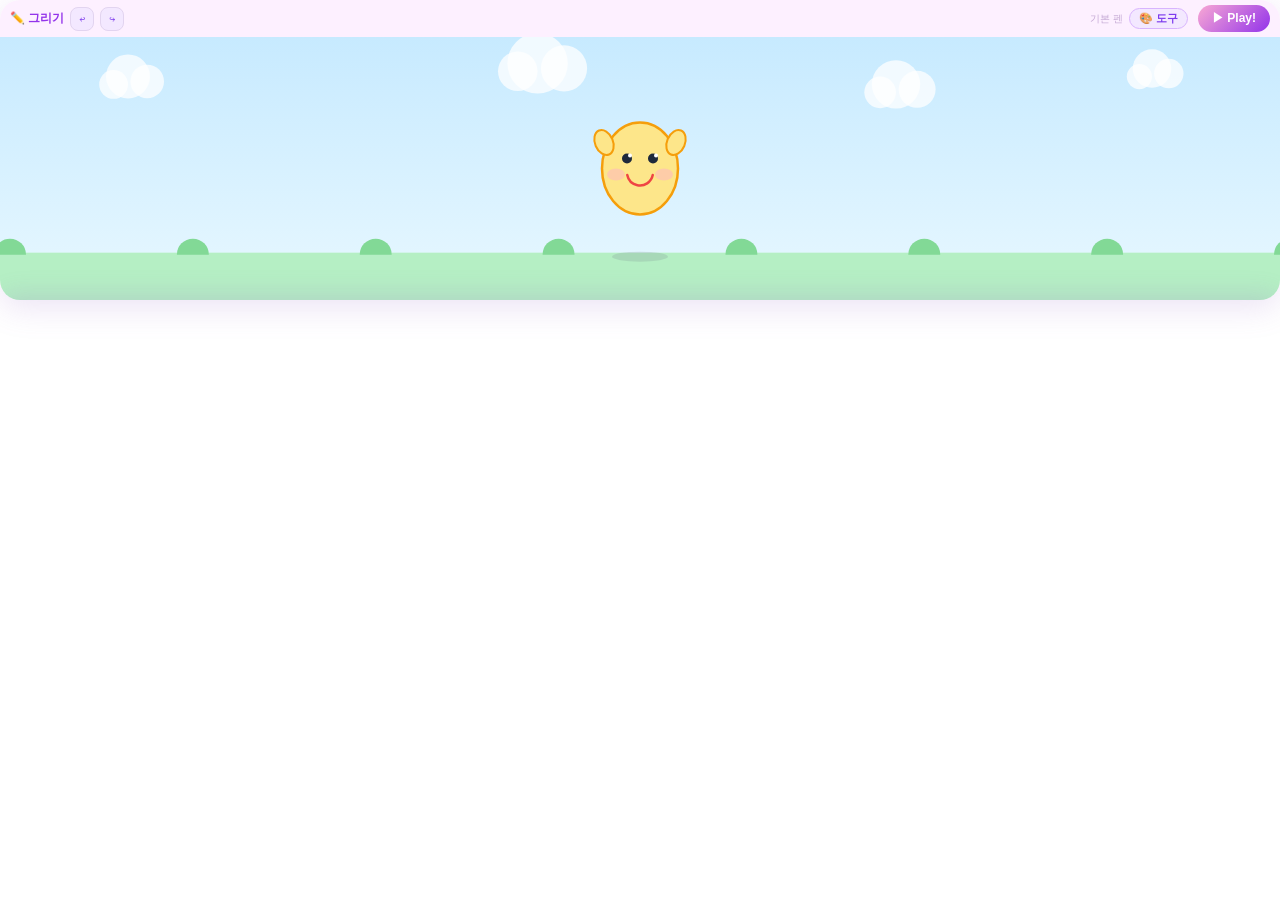
==== index.html @ 983b285f "Initial commit: Bounce Animator PWA Co-Authored-By: Claude Opus 4.6 <noreply@anthropic.com>" ====
<!DOCTYPE html>
<html lang="ko">
<head>
  <meta charset="UTF-8">
  <meta name="viewport" content="width=device-width, initial-scale=1.0, user-scalable=no">
  <meta name="theme-color" content="#9333ea">
  <meta name="apple-mobile-web-app-capable" content="yes">
  <meta name="apple-mobile-web-app-status-bar-style" content="black-translucent">
  <title>Bounce Animator</title>
  <link rel="manifest" href="manifest.json">
  <link rel="icon" href="icon.svg" type="image/svg+xml">
  <link rel="apple-touch-icon" href="icon.svg">
  <link rel="stylesheet" href="style.css">
  <script src="https://cdnjs.cloudflare.com/ajax/libs/gsap/3.12.5/gsap.min.js"></script>
</head>
<body>

<div id="phone">

  <!-- ── 그리기 화면 ── -->
  <div id="draw-view">
    <div class="panel-header">
      <span>✏️ 그리기</span>
      <button class="hbtn" onclick="undo()" title="Ctrl+Z">↩</button>
      <button class="hbtn" onclick="redo()" title="Ctrl+Y">↪</button>
      <span class="sub" id="pen-name">기본 펜</span>
      <button class="palette-btn" id="palette-btn" onclick="togglePalette()">🎨 도구</button>
      <button class="tbtn go" onclick="startAnim()" style="margin-left:4px">▶ Play!</button>
    </div>

    <div class="draw-wrap">
      <canvas id="bg-canvas"></canvas>
      <canvas id="draw-canvas"></canvas>
      <div id="brush-cursor"></div>
      <div class="hint" id="hint">
        <span class="icon">🖌️</span>여기에 그리세요
      </div>
      <div id="bg-preview">
        <canvas id="bg-preview-canvas"></canvas>
        <span id="bg-preview-label"></span>
      </div>
    </div>

    <!-- 슬라이드업 도구 패널 -->
    <div class="tool-bar" id="tool-bar">
      <div class="tool-handle" onclick="togglePalette()"></div>

      <div class="pen-row">
        <span class="row-label">펜</span>
        <button class="pbtn active" onclick="setPen('pen',this)">🖊</button>
        <button class="pbtn" onclick="setPen('marker',this)">🖍</button>
        <button class="pbtn" onclick="setPen('brush',this)">🖌</button>
        <button class="pbtn" onclick="setPen('crayon',this)">✏️</button>
        <button class="pbtn" onclick="setPen('spray',this)">💨</button>
        <div style="flex:1"></div>
        <span class="size-label">굵기 <input type="range" id="bsize" min="2" max="30" value="9"></span>
      </div>

      <div class="bg-row">
        <span class="row-label">배경</span>
        <button class="bgbtn active" onclick="setBg('sky',this)">🌤 하늘</button>
        <button class="bgbtn" onclick="setBg('night',this)">🌙 밤</button>
        <button class="bgbtn" onclick="setBg('ocean',this)">🌊 바다</button>
        <button class="bgbtn" onclick="setBg('space',this)">🌌 우주</button>
        <button class="bgbtn" onclick="setBg('classroom',this)">🏫 교실</button>
        <button class="bgbtn" onclick="setBg('park',this)">🌳 공원</button>
        <button class="bgbtn" onclick="setBg('home',this)">🏠 집</button>
      </div>

      <div class="color-row">
        <div class="cdot active" style="background:#ff8fab" onclick="setColor('#ff8fab',this)"></div>
        <div class="cdot" style="background:#fde68a" onclick="setColor('#fde68a',this)"></div>
        <div class="cdot" style="background:#c084fc" onclick="setColor('#c084fc',this)"></div>
        <div class="cdot" style="background:#34d399" onclick="setColor('#34d399',this)"></div>
        <div class="cdot" style="background:#60a5fa" onclick="setColor('#60a5fa',this)"></div>
        <div class="cdot" style="background:#fb923c" onclick="setColor('#fb923c',this)"></div>
        <div class="cdot" style="background:#f43f5e" onclick="setColor('#f43f5e',this)"></div>
        <div class="cdot" style="background:#1e293b" onclick="setColor('#1e293b',this)"></div>
        <div class="cdot" style="background:#fff;border:2px solid #ddd" onclick="setColor('#ffffff',this)"></div>
        <div class="eraser" id="eraser-btn" onclick="toggleEraser()">✕</div>
      </div>

      <div class="bottom-row">
        <span class="row-label">밑그림</span>
        <button class="cbtn active" onclick="loadChar('cat',this)">😺</button>
        <button class="cbtn" onclick="loadChar('boy',this)">👦</button>
        <button class="cbtn" onclick="loadChar('girl',this)">👧</button>
        <button class="cbtn" onclick="loadChar('dog',this)">🐶</button>
        <button class="cbtn" onclick="loadChar('rabbit',this)">🐰</button>
        <div style="flex:1"></div>
        <button class="tbtn" onclick="saveDraw()">💾 저장</button>
        <button class="tbtn" onclick="document.getElementById('load-input').click()">📂 열기</button>
        <input type="file" id="load-input" accept="image/*" style="display:none" onchange="loadDraw(this)">
        <button class="tbtn" onclick="clearDraw()">🗑</button>
      </div>
    </div>
  </div>

  <!-- ── 애니메이션 화면 ── -->
  <div id="anim-view">
    <div class="panel-header">
      <button class="back-btn" onclick="showDraw()">← Back</button>
      <span class="sub" id="mode-label">Walk</span>
    </div>

    <div class="anim-wrap">
      <canvas id="anim-canvas"></canvas>
    </div>

    <div class="mode-bar">
      <button class="mbtn active" onclick="setMode('walk',this,'Walk')">🚶 Walk!</button>
      <button class="mbtn" onclick="setMode('jump',this,'Jump')">🦘 Jump!</button>
      <button class="mbtn" onclick="setMode('excited',this,'Run')">⚡ Run!</button>
    </div>

    <div class="intensity-bar">
      <span class="intensity-label">🔥 Speed</span>
      <input type="range" id="intensity-slider" min="1" max="100" value="70"
        oninput="intensity=this.value/100; document.getElementById('intensity-val').textContent=this.value">
      <span class="intensity-val" id="intensity-val">70</span>
    </div>
  </div>

</div>

<script src="script.js"></script>
</body>
</html>
---- style.css ----
* { box-sizing: border-box; margin: 0; padding: 0; -webkit-tap-highlight-color: transparent; }

#phone {
  width: 100%;
  height: 300px;
  position: relative;
  background: #fff;
  font-family: -apple-system, 'Segoe UI', sans-serif;
  border-radius: 20px;
  box-shadow: 0 8px 32px rgba(150,100,200,0.18);
  overflow: hidden;
}

/* ── 공통 뷰 ── */
#draw-view, #anim-view {
  position: absolute;
  inset: 0;
  display: flex;
  flex-direction: column;
  will-change: transform, opacity;
}
#anim-view { display: none; }

.panel-header {
  background: #fdf0ff;
  padding: 5px 10px;
  font-size: 12px;
  font-weight: 700;
  color: #9333ea;
  flex-shrink: 0;
  display: flex;
  align-items: center;
  gap: 6px;
}
.panel-header .sub {
  font-size: 10px;
  color: #c4a8d4;
  font-weight: 400;
  margin-left: auto;
}
.hbtn {
  background: #f3e8ff;
  border: 1.5px solid #e2d4f0;
  border-radius: 8px;
  width: 24px; height: 24px;
  font-size: 12px;
  color: #7c3aed;
  cursor: pointer;
  display: flex; align-items: center; justify-content: center;
  transition: all 0.12s;
}
.hbtn:hover { background: #ede9fe; border-color: #d8b4fe; }
.hbtn:active { transform: scale(0.9); }
.palette-btn {
  background: #f3e8ff;
  border: 1.5px solid #d8b4fe;
  border-radius: 12px;
  padding: 2px 9px;
  font-size: 11px;
  font-weight: 700;
  color: #7c3aed;
  cursor: pointer;
  transition: all 0.15s;
}
.palette-btn.open {
  background: #9333ea;
  color: white;
  border-color: #9333ea;
}
.back-btn {
  background: #f3e8ff;
  border: 1.5px solid #d8b4fe;
  border-radius: 12px;
  padding: 2px 9px;
  font-size: 11px;
  font-weight: 700;
  color: #7c3aed;
  cursor: pointer;
}

/* ── 그리기 영역 ── */
.draw-wrap {
  flex: 1;
  position: relative;
  overflow: hidden;
  background: #fffafd;
}
#bg-canvas {
  position: absolute; top: 0; left: 0;
  width: 100%; height: 100%;
  pointer-events: none;
}
#draw-canvas {
  position: absolute; top: 0; left: 0;
  width: 100%; height: 100%;
  touch-action: none;
  cursor: none;
}
#brush-cursor {
  position: absolute;
  border: 1.5px solid rgba(147, 51, 234, 0.45);
  border-radius: 50%;
  pointer-events: none;
  z-index: 4;
  display: none;
  transition: width 0.08s, height 0.08s;
}
.hint {
  position: absolute; top: 50%; left: 50%;
  transform: translate(-50%, -50%);
  text-align: center;
  pointer-events: none;
  opacity: 0.3;
  font-size: 11px;
  color: #b48ab4;
}
.hint .icon { font-size: 28px; display: block; margin-bottom: 4px; }

/* 배경 미리보기 오버레이 */
#bg-preview {
  position: absolute; inset: 0;
  display: none;
  align-items: flex-end;
  justify-content: center;
  padding-bottom: 14px;
  z-index: 5;
  pointer-events: none;
  animation: bgFadeIn 0.18s ease;
}
#bg-preview.hide { animation: bgFadeOut 0.3s ease forwards; }
#bg-preview-canvas { position: absolute; inset: 0; width: 100%; height: 100%; }
#bg-preview-label {
  position: relative; z-index: 1;
  font-size: 13px; font-weight: 800;
  color: #fff;
  text-shadow: 0 1px 6px rgba(0,0,0,0.6);
  background: rgba(0,0,0,0.28);
  padding: 3px 12px; border-radius: 12px;
}
@keyframes bgFadeIn  { from { opacity: 0 } to { opacity: 1 } }
@keyframes bgFadeOut { from { opacity: 1 } to { opacity: 0 } }

/* ── 툴바 (슬라이드업 오버레이) ── */
.tool-bar {
  position: absolute;
  bottom: 0; left: 0; right: 0;
  background: white;
  border-radius: 14px 14px 0 0;
  border-top: 1px solid #e9d5ff;
  box-shadow: 0 -6px 24px rgba(150,100,200,0.18);
  transform: translateY(100%);
  transition: transform 0.25s cubic-bezier(0.4, 0, 0.2, 1);
  z-index: 20;
}
.tool-bar.open { transform: translateY(0); }
.tool-handle {
  width: 36px; height: 4px;
  background: #e2d4f0;
  border-radius: 2px;
  margin: 7px auto 2px;
  cursor: pointer;
}
.row-label {
  font-size: 9px;
  color: #c4a8d4;
  font-weight: 700;
  white-space: nowrap;
  flex-shrink: 0;
}

.pen-row {
  display: flex; align-items: center; gap: 4px;
  padding: 5px 10px;
  border-bottom: 1px solid #f8f0ff;
}
.bg-row {
  display: flex; align-items: center; gap: 4px;
  padding: 5px 10px;
  border-bottom: 1px solid #f8f0ff;
  overflow-x: auto; scrollbar-width: none;
}
.bg-row::-webkit-scrollbar { display: none; }

.pbtn {
  width: 26px; height: 26px;
  border: 1.5px solid #e2d4f0;
  border-radius: 8px;
  background: #fdf0ff;
  cursor: pointer;
  font-size: 14px;
  display: flex; align-items: center; justify-content: center;
  flex-shrink: 0;
  transition: all 0.1s;
}
.pbtn.active { border-color: #9333ea; background: #f3e8ff; transform: scale(1.15); }
.bgbtn {
  border: 1.5px solid #e2d4f0;
  border-radius: 8px;
  background: #fdf0ff;
  cursor: pointer;
  font-size: 11px;
  padding: 3px 7px; height: 24px;
  display: flex; align-items: center; justify-content: center;
  flex-shrink: 0;
  white-space: nowrap;
  transition: all 0.1s;
  font-weight: 600;
  color: #7a5c8a;
}
.bgbtn.active { border-color: #9333ea; background: #f3e8ff; color: #6d28d9; }

.color-row {
  display: flex; align-items: center; gap: 5px;
  padding: 5px 10px;
  border-bottom: 1px solid #f8f0ff;
}
.cdot {
  width: 20px; height: 20px; border-radius: 50%;
  cursor: pointer; border: 2px solid transparent;
  transition: all 0.12s; flex-shrink: 0;
}
.cdot.active { border-color: #333; transform: scale(1.2); }
.eraser {
  width: 20px; height: 20px; border-radius: 50%;
  border: 2px solid #ddd; background: #f5f0ff;
  cursor: pointer; display: flex; align-items: center; justify-content: center;
  font-size: 10px; flex-shrink: 0;
}
.eraser.active { border-color: #9333ea; background: #ede9ff; }
.size-label {
  font-size: 10px; color: #b48ab4;
  display: flex; align-items: center; gap: 4px; white-space: nowrap;
}
.size-label input { width: 55px; accent-color: #9333ea; }

.bottom-row {
  display: flex; align-items: center; gap: 5px;
  padding: 5px 10px 8px;
}
.cbtn {
  width: 26px; height: 26px;
  border: 1.5px solid #e2d4f0;
  border-radius: 8px;
  background: #fdf0ff;
  cursor: pointer;
  font-size: 14px;
  display: flex; align-items: center; justify-content: center;
  flex-shrink: 0;
  transition: all 0.1s;
}
.cbtn.active { border-color: #9333ea; background: #f3e8ff; transform: scale(1.15); }
.tbtn {
  background: #f5f0ff; border: 1.5px solid #e2d4f0; border-radius: 14px;
  padding: 4px 9px; font-size: 11px; color: #7c3aed;
  cursor: pointer; font-weight: 600; white-space: nowrap;
  transition: all 0.1s;
}
.tbtn:active { transform: scale(0.93); }
.tbtn.go {
  background: linear-gradient(135deg, #f9a8d4, #9333ea);
  color: white; border: none;
  padding: 5px 14px; font-size: 12px; font-weight: 800;
}

/* ── 애니메이션 영역 ── */
.anim-wrap { flex: 1; position: relative; overflow: hidden; }
#anim-canvas { position: absolute; top: 0; left: 0; width: 100%; height: 100%; }

.mode-bar {
  background: white;
  border-top: 1px solid #f0e0ff;
  padding: 5px 8px;
  display: grid;
  grid-template-columns: 1fr 1fr 1fr;
  gap: 5px;
  flex-shrink: 0;
}
.mbtn {
  background: #fdf0ff;
  border: 1.5px solid #e2d4f0;
  border-radius: 10px;
  padding: 5px 0;
  font-size: 12px;
  color: #7a5c8a;
  cursor: pointer;
  font-weight: 700;
  text-align: center;
  transition: all 0.12s;
}
.mbtn.active { border-color: #9333ea; background: #f3e8ff; color: #6d28d9; }

.intensity-bar {
  background: white;
  border-top: 1px solid #f0e0ff;
  padding: 5px 10px;
  display: flex; align-items: center; gap: 7px;
  flex-shrink: 0;
}
.intensity-label { font-size: 10px; font-weight: 700; color: #9333ea; white-space: nowrap; }
.intensity-bar input[type=range] { flex: 1; accent-color: #9333ea; height: 3px; }
.intensity-val { font-size: 10px; color: #b48ab4; width: 22px; text-align: right; }
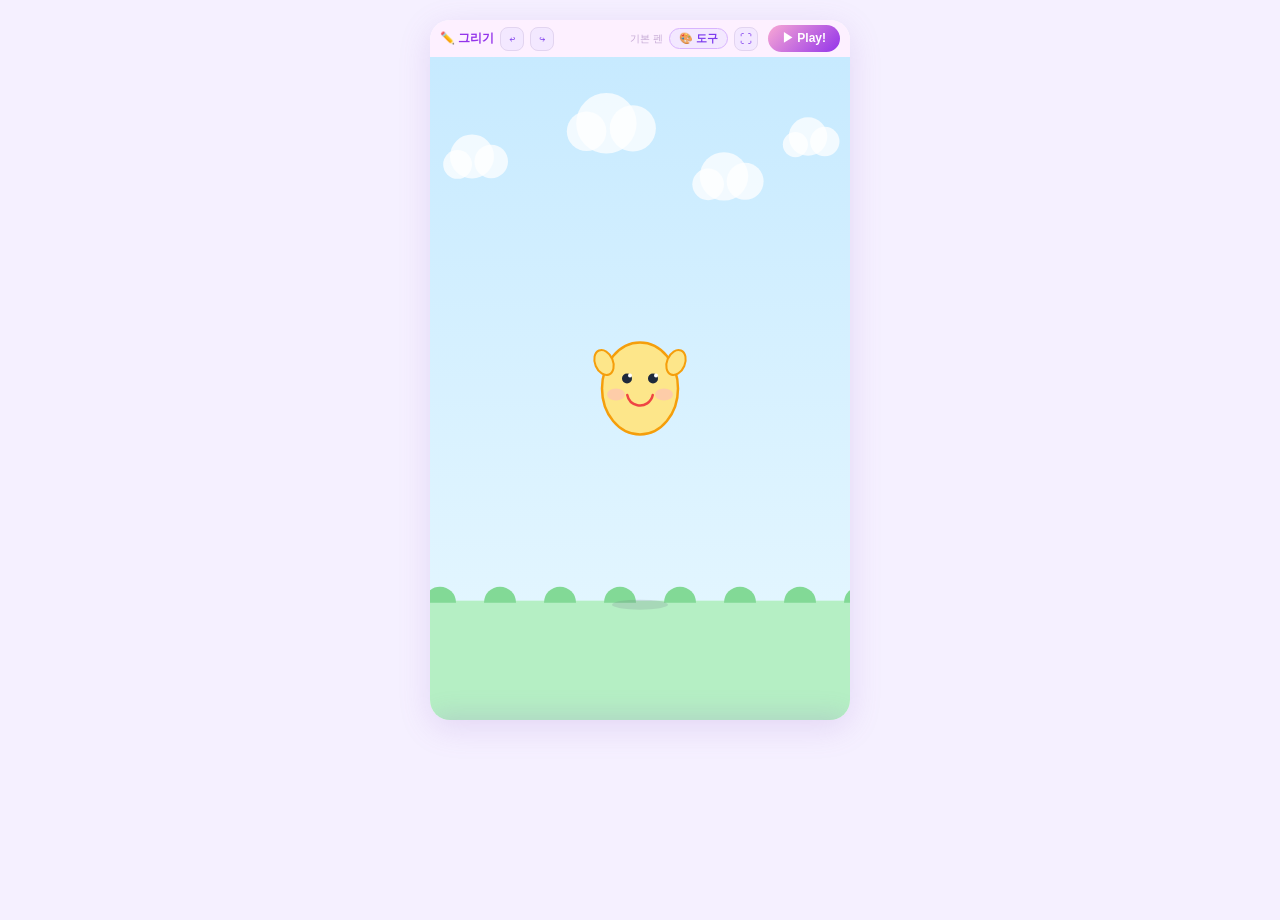
==== commit 5ec80476: "Add PWA install guide, fullscreen mode, and responsive mobile layout - Install banner with platform-" ====
--- a/index.html
+++ b/index.html
@@ -15,6 +15,71 @@
 </head>
 <body>
 
+<!-- ── 설치 배너 ── -->
+<div id="install-banner">
+  <div class="install-card">
+    <div class="install-icon">🎨</div>
+    <div class="install-text">
+      <strong>Bounce Animator</strong>
+      <span>홈 화면에 추가하면 앱처럼 사용할 수 있어요!</span>
+    </div>
+    <button id="install-btn" onclick="doInstall()">설치하기</button>
+    <button class="install-close" onclick="dismissInstall()">✕</button>
+  </div>
+</div>
+
+<!-- ── 설치 가이드 오버레이 ── -->
+<div id="install-guide" onclick="closeGuide(event)">
+  <div class="guide-card">
+    <button class="guide-close" onclick="closeGuide()">✕</button>
+    <h2>📲 앱 설치 방법</h2>
+
+    <div id="guide-ios" class="guide-section">
+      <p class="guide-title">iPhone / iPad (Safari)</p>
+      <div class="guide-steps">
+        <div class="guide-step">
+          <div class="step-num">1</div>
+          <div class="step-icon">⬆️</div>
+          <div class="step-desc">하단의 <strong>공유 버튼</strong>을 누르세요</div>
+        </div>
+        <div class="guide-step">
+          <div class="step-num">2</div>
+          <div class="step-icon">➕</div>
+          <div class="step-desc"><strong>홈 화면에 추가</strong>를 선택하세요</div>
+        </div>
+        <div class="guide-step">
+          <div class="step-num">3</div>
+          <div class="step-icon">✅</div>
+          <div class="step-desc"><strong>추가</strong>를 누르면 완료!</div>
+        </div>
+      </div>
+    </div>
+
+    <div id="guide-android" class="guide-section">
+      <p class="guide-title">Android (Chrome)</p>
+      <div class="guide-steps">
+        <div class="guide-step">
+          <div class="step-num">1</div>
+          <div class="step-icon">⋮</div>
+          <div class="step-desc">우측 상단 <strong>메뉴(⋮)</strong>를 누르세요</div>
+        </div>
+        <div class="guide-step">
+          <div class="step-num">2</div>
+          <div class="step-icon">📲</div>
+          <div class="step-desc"><strong>홈 화면에 추가</strong> 또는<br><strong>앱 설치</strong>를 선택하세요</div>
+        </div>
+        <div class="guide-step">
+          <div class="step-num">3</div>
+          <div class="step-icon">✅</div>
+          <div class="step-desc"><strong>설치</strong>를 누르면 완료!</div>
+        </div>
+      </div>
+    </div>
+
+    <p class="guide-footer">설치 후 홈 화면에서 앱 아이콘을 탭하세요! 🎨</p>
+  </div>
+</div>
+
 <div id="phone">
 
   <!-- ── 그리기 화면 ── -->
@@ -25,6 +90,7 @@
       <button class="hbtn" onclick="redo()" title="Ctrl+Y">↪</button>
       <span class="sub" id="pen-name">기본 펜</span>
       <button class="palette-btn" id="palette-btn" onclick="togglePalette()">🎨 도구</button>
+      <button class="hbtn" id="fs-btn" onclick="toggleFullscreen()" title="전체화면">⛶</button>
       <button class="tbtn go" onclick="startAnim()" style="margin-left:4px">▶ Play!</button>
     </div>
 
@@ -101,6 +167,7 @@
     <div class="panel-header">
       <button class="back-btn" onclick="showDraw()">← Back</button>
       <span class="sub" id="mode-label">Walk</span>
+      <button class="hbtn" onclick="toggleFullscreen()" title="전체화면">⛶</button>
     </div>
 
     <div class="anim-wrap">
--- a/style.css
+++ b/style.css
@@ -1,14 +1,154 @@
 * { box-sizing: border-box; margin: 0; padding: 0; -webkit-tap-highlight-color: transparent; }
+html, body { height: 100%; background: #f5f0ff; }
+
+/* ── 설치 배너 ── */
+#install-banner {
+  display: none;
+  position: fixed;
+  top: 0; left: 0; right: 0;
+  z-index: 9999;
+  padding: 10px;
+  background: linear-gradient(135deg, #f9a8d4, #9333ea);
+  animation: slideDown 0.4s ease;
+}
+#install-banner.show { display: block; }
+@keyframes slideDown { from { transform: translateY(-100%); } to { transform: translateY(0); } }
+.install-card {
+  display: flex;
+  align-items: center;
+  gap: 10px;
+  max-width: 500px;
+  margin: 0 auto;
+}
+.install-icon { font-size: 32px; }
+.install-text {
+  flex: 1;
+  display: flex;
+  flex-direction: column;
+  color: white;
+  font-family: -apple-system, 'Segoe UI', sans-serif;
+}
+.install-text strong { font-size: 14px; }
+.install-text span { font-size: 11px; opacity: 0.9; }
+#install-btn {
+  background: white;
+  color: #9333ea;
+  border: none;
+  border-radius: 20px;
+  padding: 8px 18px;
+  font-size: 13px;
+  font-weight: 800;
+  cursor: pointer;
+  white-space: nowrap;
+  transition: transform 0.1s;
+}
+#install-btn:active { transform: scale(0.95); }
+.install-close {
+  background: none;
+  border: none;
+  color: white;
+  font-size: 18px;
+  cursor: pointer;
+  opacity: 0.7;
+  padding: 4px;
+}
+.install-close:hover { opacity: 1; }
+
+/* ── 설치 가이드 오버레이 ── */
+#install-guide {
+  display: none;
+  position: fixed;
+  inset: 0;
+  z-index: 10000;
+  background: rgba(0,0,0,0.55);
+  align-items: center;
+  justify-content: center;
+  padding: 20px;
+  font-family: -apple-system, 'Segoe UI', sans-serif;
+}
+#install-guide.show { display: flex; }
+.guide-card {
+  background: white;
+  border-radius: 20px;
+  padding: 28px 24px 20px;
+  max-width: 360px;
+  width: 100%;
+  position: relative;
+  box-shadow: 0 16px 48px rgba(0,0,0,0.25);
+  animation: guideIn 0.3s ease;
+}
+@keyframes guideIn { from { transform: scale(0.9); opacity: 0; } to { transform: scale(1); opacity: 1; } }
+.guide-close {
+  position: absolute;
+  top: 12px; right: 14px;
+  background: none; border: none;
+  font-size: 20px; color: #aaa;
+  cursor: pointer;
+}
+.guide-card h2 {
+  text-align: center;
+  font-size: 18px;
+  color: #9333ea;
+  margin-bottom: 18px;
+}
+.guide-section { display: none; }
+.guide-section.active { display: block; }
+.guide-title {
+  font-size: 13px;
+  font-weight: 700;
+  color: #7c3aed;
+  background: #f5f0ff;
+  border-radius: 10px;
+  padding: 6px 12px;
+  margin-bottom: 12px;
+  text-align: center;
+}
+.guide-steps { display: flex; flex-direction: column; gap: 10px; }
+.guide-step {
+  display: flex;
+  align-items: center;
+  gap: 10px;
+  padding: 8px 12px;
+  background: #fdf8ff;
+  border-radius: 12px;
+  border: 1px solid #f0e0ff;
+}
+.step-num {
+  width: 24px; height: 24px;
+  background: linear-gradient(135deg, #f9a8d4, #9333ea);
+  color: white;
+  border-radius: 50%;
+  font-size: 12px; font-weight: 800;
+  display: flex; align-items: center; justify-content: center;
+  flex-shrink: 0;
+}
+.step-icon { font-size: 22px; flex-shrink: 0; }
+.step-desc { font-size: 13px; color: #444; line-height: 1.4; }
+.step-desc strong { color: #9333ea; }
+.guide-footer {
+  text-align: center;
+  font-size: 12px;
+  color: #b48ab4;
+  margin-top: 16px;
+}
 
 #phone {
   width: 100%;
-  height: 300px;
+  height: 100dvh;
   position: relative;
   background: #fff;
   font-family: -apple-system, 'Segoe UI', sans-serif;
-  border-radius: 20px;
-  box-shadow: 0 8px 32px rgba(150,100,200,0.18);
   overflow: hidden;
+}
+
+@media (min-width: 600px) {
+  #phone {
+    max-width: 420px;
+    height: 700px;
+    margin: 20px auto;
+    border-radius: 20px;
+    box-shadow: 0 8px 32px rgba(150,100,200,0.18);
+  }
 }
 
 /* ── 공통 뷰 ── */
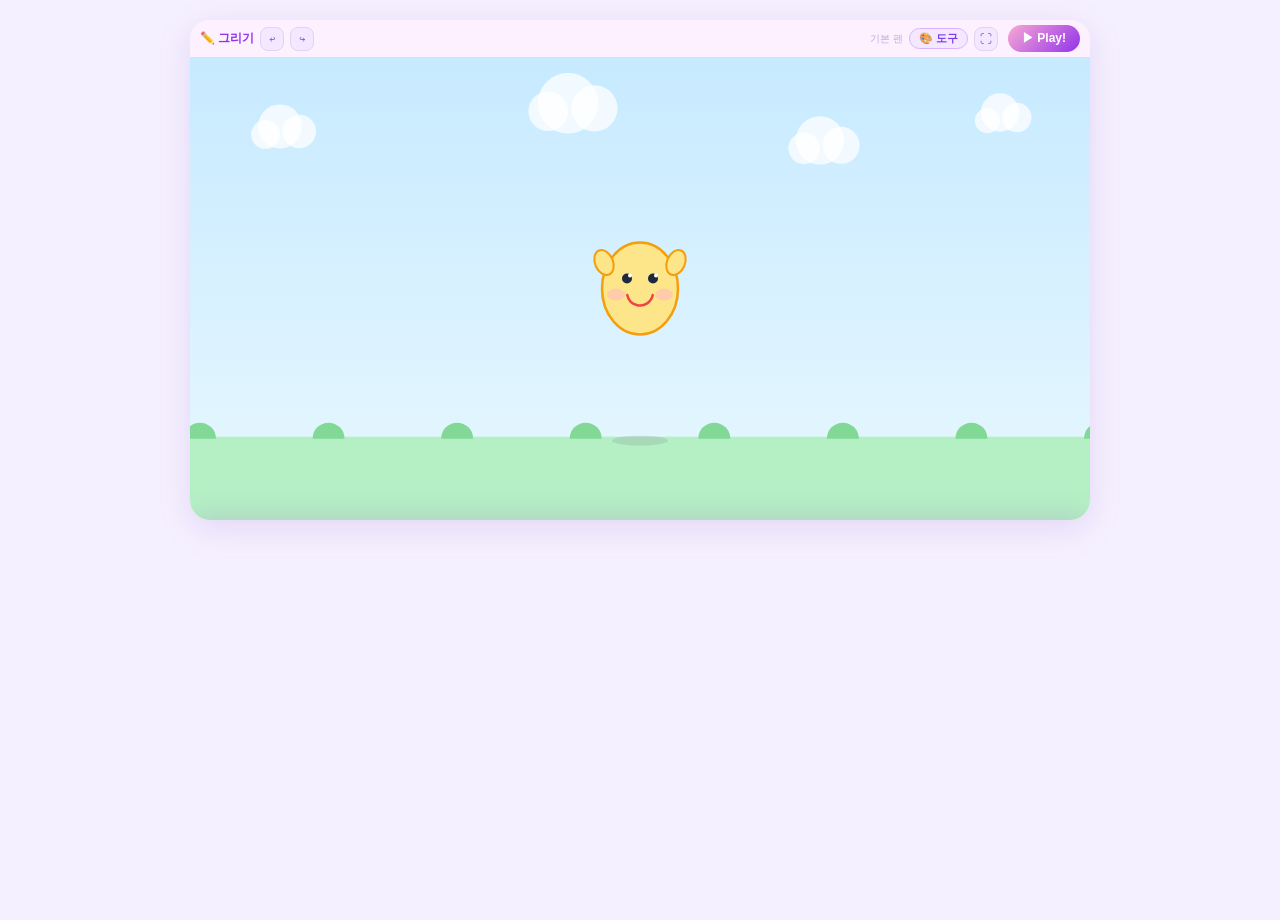
==== commit 49cfc53a: "Force landscape mode with rotation guide overlay - manifest.json orientation: landscape for PWA - sc" ====
--- a/index.html
+++ b/index.html
@@ -3,6 +3,7 @@
 <head>
   <meta charset="UTF-8">
   <meta name="viewport" content="width=device-width, initial-scale=1.0, user-scalable=no">
+  <meta name="screen-orientation" content="landscape">
   <meta name="theme-color" content="#9333ea">
   <meta name="apple-mobile-web-app-capable" content="yes">
   <meta name="apple-mobile-web-app-status-bar-style" content="black-translucent">
@@ -190,6 +191,12 @@
 
 </div>
 
+<!-- ── 회전 안내 ── -->
+<div id="rotate-msg">
+  <div class="rotate-icon">📱↔️</div>
+  <div class="rotate-text">화면을 가로로 돌려주세요!</div>
+</div>
+
 <script src="script.js"></script>
 </body>
 </html>
--- a/style.css
+++ b/style.css
@@ -141,10 +141,10 @@
   overflow: hidden;
 }
 
-@media (min-width: 600px) {
+@media (min-width: 1024px) {
   #phone {
-    max-width: 420px;
-    height: 700px;
+    max-width: 900px;
+    height: 500px;
     margin: 20px auto;
     border-radius: 20px;
     box-shadow: 0 8px 32px rgba(150,100,200,0.18);
@@ -439,3 +439,31 @@
 .intensity-label { font-size: 10px; font-weight: 700; color: #9333ea; white-space: nowrap; }
 .intensity-bar input[type=range] { flex: 1; accent-color: #9333ea; height: 3px; }
 .intensity-val { font-size: 10px; color: #b48ab4; width: 22px; text-align: right; }
+
+/* ── 회전 안내 오버레이 ── */
+#rotate-msg {
+  display: none;
+  position: fixed;
+  inset: 0;
+  z-index: 99999;
+  background: linear-gradient(135deg, #9333ea, #6d28d9);
+  flex-direction: column;
+  align-items: center;
+  justify-content: center;
+  gap: 16px;
+}
+#rotate-msg.show { display: flex; }
+.rotate-icon {
+  font-size: 64px;
+  animation: rotateHint 1.5s ease-in-out infinite;
+}
+@keyframes rotateHint {
+  0%, 100% { transform: rotate(0deg); }
+  50% { transform: rotate(90deg); }
+}
+.rotate-text {
+  color: white;
+  font-size: 18px;
+  font-weight: 800;
+  font-family: -apple-system, 'Segoe UI', sans-serif;
+}
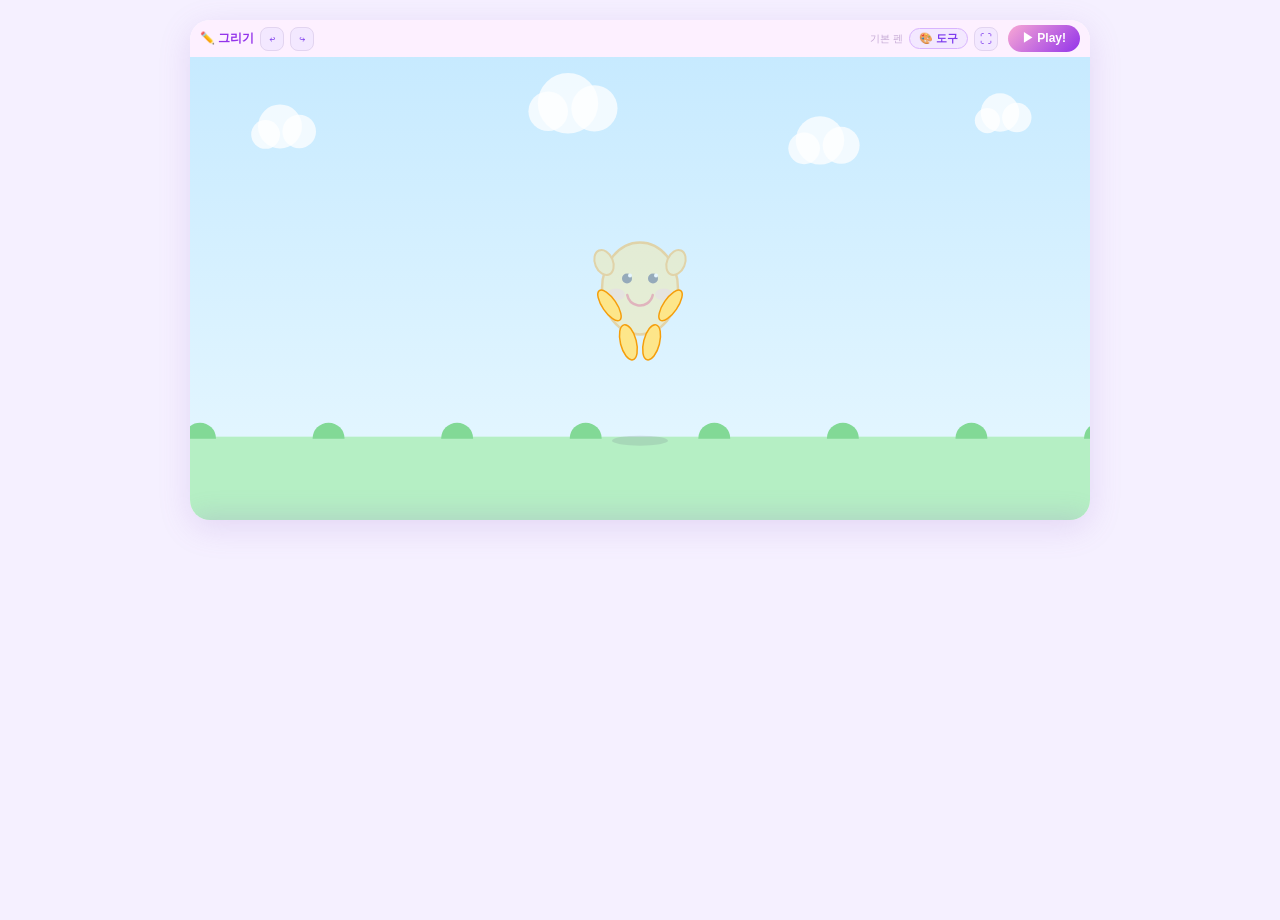
==== commit 96af8ae2: "Add character part system with mask coloring, draggable limbs, and eye blink - CHARACTER_PARTS data " ====
--- a/index.html
+++ b/index.html
@@ -97,7 +97,9 @@
 
     <div class="draw-wrap">
       <canvas id="bg-canvas"></canvas>
+      <canvas id="template-canvas"></canvas>
       <canvas id="draw-canvas"></canvas>
+      <canvas id="limb-canvas"></canvas>
       <div id="brush-cursor"></div>
       <div class="hint" id="hint">
         <span class="icon">🖌️</span>여기에 그리세요
@@ -191,12 +193,6 @@
 
 </div>
 
-<!-- ── 회전 안내 ── -->
-<div id="rotate-msg">
-  <div class="rotate-icon">📱↔️</div>
-  <div class="rotate-text">화면을 가로로 돌려주세요!</div>
-</div>
-
 <script src="script.js"></script>
 </body>
 </html>
--- a/style.css
+++ b/style.css
@@ -225,17 +225,14 @@
   overflow: hidden;
   background: #fffafd;
 }
-#bg-canvas {
+#bg-canvas, #template-canvas, #draw-canvas, #limb-canvas {
   position: absolute; top: 0; left: 0;
   width: 100%; height: 100%;
-  pointer-events: none;
-}
-#draw-canvas {
-  position: absolute; top: 0; left: 0;
-  width: 100%; height: 100%;
-  touch-action: none;
-  cursor: none;
-}
+}
+#bg-canvas { pointer-events: none; }
+#template-canvas { pointer-events: none; opacity: 0.35; }
+#draw-canvas { pointer-events: none; }
+#limb-canvas { touch-action: none; cursor: none; }
 #brush-cursor {
   position: absolute;
   border: 1.5px solid rgba(147, 51, 234, 0.45);
@@ -440,30 +437,15 @@
 .intensity-bar input[type=range] { flex: 1; accent-color: #9333ea; height: 3px; }
 .intensity-val { font-size: 10px; color: #b48ab4; width: 22px; text-align: right; }
 
-/* ── 회전 안내 오버레이 ── */
-#rotate-msg {
-  display: none;
-  position: fixed;
-  inset: 0;
-  z-index: 99999;
-  background: linear-gradient(135deg, #9333ea, #6d28d9);
-  flex-direction: column;
-  align-items: center;
-  justify-content: center;
-  gap: 16px;
-}
-#rotate-msg.show { display: flex; }
-.rotate-icon {
-  font-size: 64px;
-  animation: rotateHint 1.5s ease-in-out infinite;
-}
-@keyframes rotateHint {
-  0%, 100% { transform: rotate(0deg); }
-  50% { transform: rotate(90deg); }
-}
-.rotate-text {
-  color: white;
-  font-size: 18px;
-  font-weight: 800;
-  font-family: -apple-system, 'Segoe UI', sans-serif;
-}
+/* ── 세로일 때 강제 가로 ── */
+@media (orientation: portrait) and (max-width: 600px) {
+  #phone {
+    transform: rotate(90deg);
+    transform-origin: top left;
+    width: 100dvh;
+    height: 100dvw;
+    position: absolute;
+    top: 0;
+    left: 100dvw;
+  }
+}
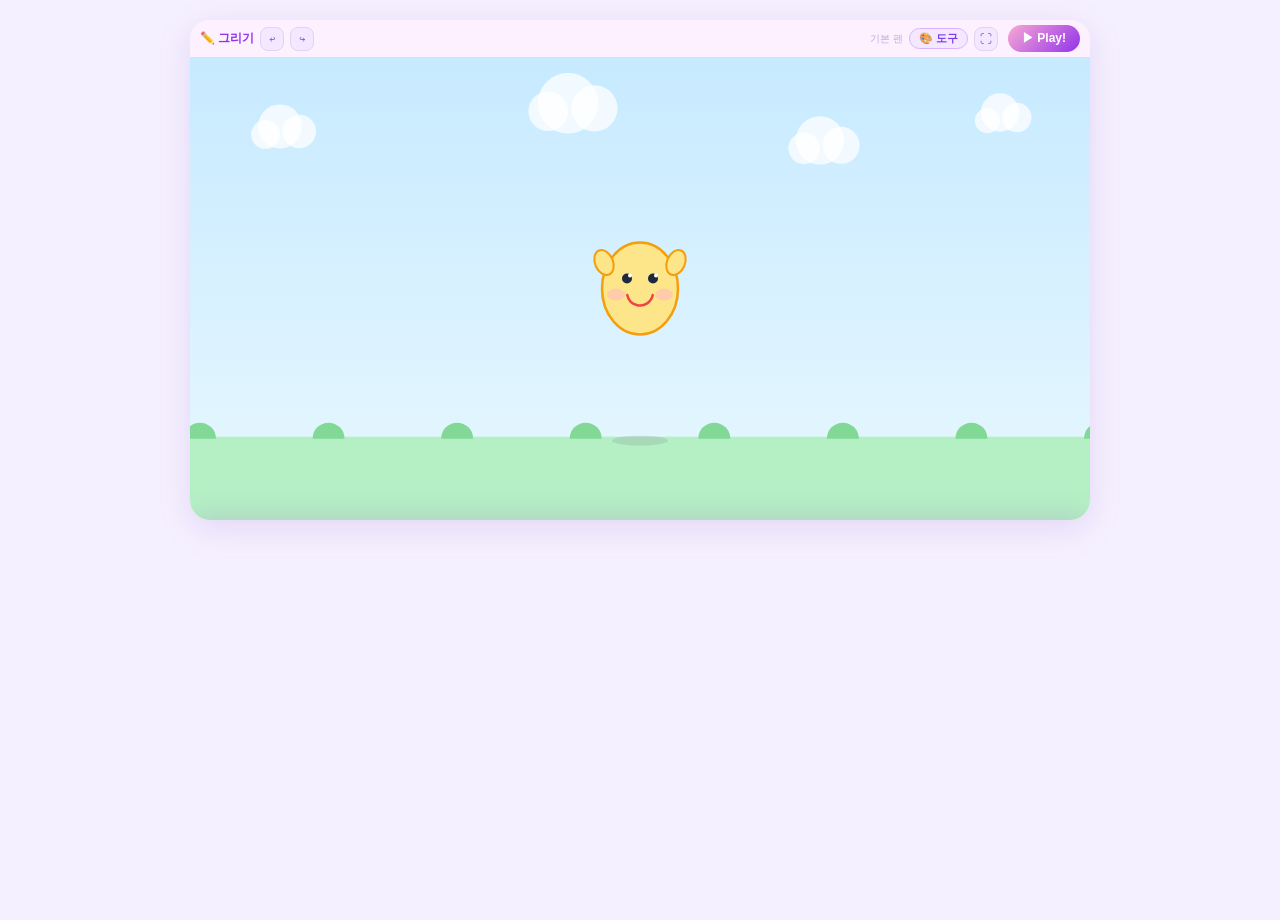
==== commit 687106a7: "Revert "Replace rotate overlay with CSS forced landscape rotation" This reverts commit 1c872cd1d37b7" ====
--- a/index.html
+++ b/index.html
@@ -97,9 +97,7 @@
 
     <div class="draw-wrap">
       <canvas id="bg-canvas"></canvas>
-      <canvas id="template-canvas"></canvas>
       <canvas id="draw-canvas"></canvas>
-      <canvas id="limb-canvas"></canvas>
       <div id="brush-cursor"></div>
       <div class="hint" id="hint">
         <span class="icon">🖌️</span>여기에 그리세요
@@ -193,6 +191,12 @@
 
 </div>
 
+<!-- ── 회전 안내 ── -->
+<div id="rotate-msg">
+  <div class="rotate-icon">📱↔️</div>
+  <div class="rotate-text">화면을 가로로 돌려주세요!</div>
+</div>
+
 <script src="script.js"></script>
 </body>
 </html>
--- a/style.css
+++ b/style.css
@@ -225,14 +225,17 @@
   overflow: hidden;
   background: #fffafd;
 }
-#bg-canvas, #template-canvas, #draw-canvas, #limb-canvas {
+#bg-canvas {
   position: absolute; top: 0; left: 0;
   width: 100%; height: 100%;
-}
-#bg-canvas { pointer-events: none; }
-#template-canvas { pointer-events: none; opacity: 0.35; }
-#draw-canvas { pointer-events: none; }
-#limb-canvas { touch-action: none; cursor: none; }
+  pointer-events: none;
+}
+#draw-canvas {
+  position: absolute; top: 0; left: 0;
+  width: 100%; height: 100%;
+  touch-action: none;
+  cursor: none;
+}
 #brush-cursor {
   position: absolute;
   border: 1.5px solid rgba(147, 51, 234, 0.45);
@@ -437,15 +440,30 @@
 .intensity-bar input[type=range] { flex: 1; accent-color: #9333ea; height: 3px; }
 .intensity-val { font-size: 10px; color: #b48ab4; width: 22px; text-align: right; }
 
-/* ── 세로일 때 강제 가로 ── */
-@media (orientation: portrait) and (max-width: 600px) {
-  #phone {
-    transform: rotate(90deg);
-    transform-origin: top left;
-    width: 100dvh;
-    height: 100dvw;
-    position: absolute;
-    top: 0;
-    left: 100dvw;
-  }
-}
+/* ── 회전 안내 오버레이 ── */
+#rotate-msg {
+  display: none;
+  position: fixed;
+  inset: 0;
+  z-index: 99999;
+  background: linear-gradient(135deg, #9333ea, #6d28d9);
+  flex-direction: column;
+  align-items: center;
+  justify-content: center;
+  gap: 16px;
+}
+#rotate-msg.show { display: flex; }
+.rotate-icon {
+  font-size: 64px;
+  animation: rotateHint 1.5s ease-in-out infinite;
+}
+@keyframes rotateHint {
+  0%, 100% { transform: rotate(0deg); }
+  50% { transform: rotate(90deg); }
+}
+.rotate-text {
+  color: white;
+  font-size: 18px;
+  font-weight: 800;
+  font-family: -apple-system, 'Segoe UI', sans-serif;
+}
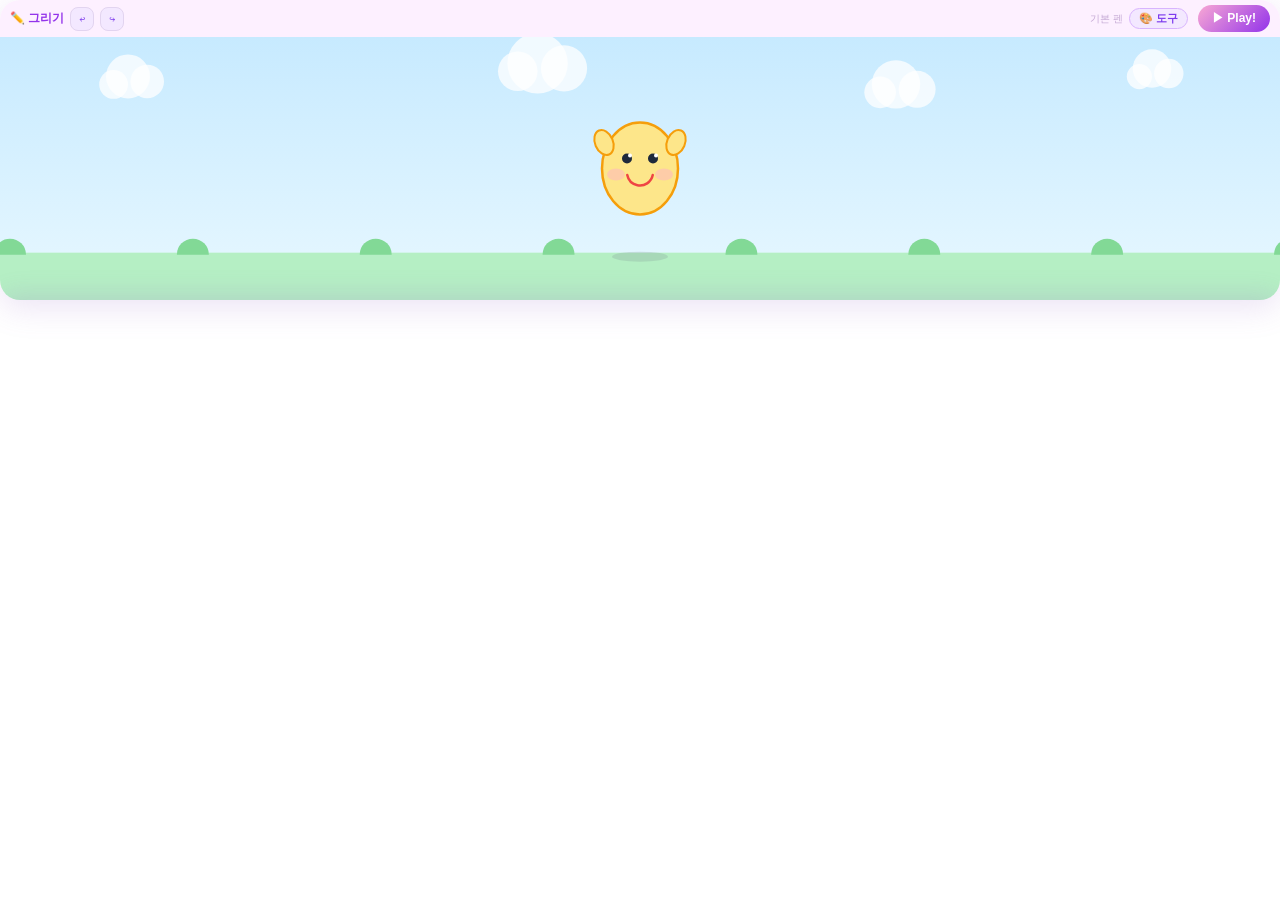
==== commit 217b096a: "Restore files to yesterday's version" ====
--- a/index.html
+++ b/index.html
@@ -3,7 +3,6 @@
 <head>
   <meta charset="UTF-8">
   <meta name="viewport" content="width=device-width, initial-scale=1.0, user-scalable=no">
-  <meta name="screen-orientation" content="landscape">
   <meta name="theme-color" content="#9333ea">
   <meta name="apple-mobile-web-app-capable" content="yes">
   <meta name="apple-mobile-web-app-status-bar-style" content="black-translucent">
@@ -16,71 +15,6 @@
 </head>
 <body>
 
-<!-- ── 설치 배너 ── -->
-<div id="install-banner">
-  <div class="install-card">
-    <div class="install-icon">🎨</div>
-    <div class="install-text">
-      <strong>Bounce Animator</strong>
-      <span>홈 화면에 추가하면 앱처럼 사용할 수 있어요!</span>
-    </div>
-    <button id="install-btn" onclick="doInstall()">설치하기</button>
-    <button class="install-close" onclick="dismissInstall()">✕</button>
-  </div>
-</div>
-
-<!-- ── 설치 가이드 오버레이 ── -->
-<div id="install-guide" onclick="closeGuide(event)">
-  <div class="guide-card">
-    <button class="guide-close" onclick="closeGuide()">✕</button>
-    <h2>📲 앱 설치 방법</h2>
-
-    <div id="guide-ios" class="guide-section">
-      <p class="guide-title">iPhone / iPad (Safari)</p>
-      <div class="guide-steps">
-        <div class="guide-step">
-          <div class="step-num">1</div>
-          <div class="step-icon">⬆️</div>
-          <div class="step-desc">하단의 <strong>공유 버튼</strong>을 누르세요</div>
-        </div>
-        <div class="guide-step">
-          <div class="step-num">2</div>
-          <div class="step-icon">➕</div>
-          <div class="step-desc"><strong>홈 화면에 추가</strong>를 선택하세요</div>
-        </div>
-        <div class="guide-step">
-          <div class="step-num">3</div>
-          <div class="step-icon">✅</div>
-          <div class="step-desc"><strong>추가</strong>를 누르면 완료!</div>
-        </div>
-      </div>
-    </div>
-
-    <div id="guide-android" class="guide-section">
-      <p class="guide-title">Android (Chrome)</p>
-      <div class="guide-steps">
-        <div class="guide-step">
-          <div class="step-num">1</div>
-          <div class="step-icon">⋮</div>
-          <div class="step-desc">우측 상단 <strong>메뉴(⋮)</strong>를 누르세요</div>
-        </div>
-        <div class="guide-step">
-          <div class="step-num">2</div>
-          <div class="step-icon">📲</div>
-          <div class="step-desc"><strong>홈 화면에 추가</strong> 또는<br><strong>앱 설치</strong>를 선택하세요</div>
-        </div>
-        <div class="guide-step">
-          <div class="step-num">3</div>
-          <div class="step-icon">✅</div>
-          <div class="step-desc"><strong>설치</strong>를 누르면 완료!</div>
-        </div>
-      </div>
-    </div>
-
-    <p class="guide-footer">설치 후 홈 화면에서 앱 아이콘을 탭하세요! 🎨</p>
-  </div>
-</div>
-
 <div id="phone">
 
   <!-- ── 그리기 화면 ── -->
@@ -91,7 +25,6 @@
       <button class="hbtn" onclick="redo()" title="Ctrl+Y">↪</button>
       <span class="sub" id="pen-name">기본 펜</span>
       <button class="palette-btn" id="palette-btn" onclick="togglePalette()">🎨 도구</button>
-      <button class="hbtn" id="fs-btn" onclick="toggleFullscreen()" title="전체화면">⛶</button>
       <button class="tbtn go" onclick="startAnim()" style="margin-left:4px">▶ Play!</button>
     </div>
 
@@ -168,7 +101,6 @@
     <div class="panel-header">
       <button class="back-btn" onclick="showDraw()">← Back</button>
       <span class="sub" id="mode-label">Walk</span>
-      <button class="hbtn" onclick="toggleFullscreen()" title="전체화면">⛶</button>
     </div>
 
     <div class="anim-wrap">
@@ -191,12 +123,6 @@
 
 </div>
 
-<!-- ── 회전 안내 ── -->
-<div id="rotate-msg">
-  <div class="rotate-icon">📱↔️</div>
-  <div class="rotate-text">화면을 가로로 돌려주세요!</div>
-</div>
-
 <script src="script.js"></script>
 </body>
 </html>
--- a/style.css
+++ b/style.css
@@ -1,154 +1,14 @@
 * { box-sizing: border-box; margin: 0; padding: 0; -webkit-tap-highlight-color: transparent; }
-html, body { height: 100%; background: #f5f0ff; }
-
-/* ── 설치 배너 ── */
-#install-banner {
-  display: none;
-  position: fixed;
-  top: 0; left: 0; right: 0;
-  z-index: 9999;
-  padding: 10px;
-  background: linear-gradient(135deg, #f9a8d4, #9333ea);
-  animation: slideDown 0.4s ease;
-}
-#install-banner.show { display: block; }
-@keyframes slideDown { from { transform: translateY(-100%); } to { transform: translateY(0); } }
-.install-card {
-  display: flex;
-  align-items: center;
-  gap: 10px;
-  max-width: 500px;
-  margin: 0 auto;
-}
-.install-icon { font-size: 32px; }
-.install-text {
-  flex: 1;
-  display: flex;
-  flex-direction: column;
-  color: white;
-  font-family: -apple-system, 'Segoe UI', sans-serif;
-}
-.install-text strong { font-size: 14px; }
-.install-text span { font-size: 11px; opacity: 0.9; }
-#install-btn {
-  background: white;
-  color: #9333ea;
-  border: none;
-  border-radius: 20px;
-  padding: 8px 18px;
-  font-size: 13px;
-  font-weight: 800;
-  cursor: pointer;
-  white-space: nowrap;
-  transition: transform 0.1s;
-}
-#install-btn:active { transform: scale(0.95); }
-.install-close {
-  background: none;
-  border: none;
-  color: white;
-  font-size: 18px;
-  cursor: pointer;
-  opacity: 0.7;
-  padding: 4px;
-}
-.install-close:hover { opacity: 1; }
-
-/* ── 설치 가이드 오버레이 ── */
-#install-guide {
-  display: none;
-  position: fixed;
-  inset: 0;
-  z-index: 10000;
-  background: rgba(0,0,0,0.55);
-  align-items: center;
-  justify-content: center;
-  padding: 20px;
-  font-family: -apple-system, 'Segoe UI', sans-serif;
-}
-#install-guide.show { display: flex; }
-.guide-card {
-  background: white;
-  border-radius: 20px;
-  padding: 28px 24px 20px;
-  max-width: 360px;
-  width: 100%;
-  position: relative;
-  box-shadow: 0 16px 48px rgba(0,0,0,0.25);
-  animation: guideIn 0.3s ease;
-}
-@keyframes guideIn { from { transform: scale(0.9); opacity: 0; } to { transform: scale(1); opacity: 1; } }
-.guide-close {
-  position: absolute;
-  top: 12px; right: 14px;
-  background: none; border: none;
-  font-size: 20px; color: #aaa;
-  cursor: pointer;
-}
-.guide-card h2 {
-  text-align: center;
-  font-size: 18px;
-  color: #9333ea;
-  margin-bottom: 18px;
-}
-.guide-section { display: none; }
-.guide-section.active { display: block; }
-.guide-title {
-  font-size: 13px;
-  font-weight: 700;
-  color: #7c3aed;
-  background: #f5f0ff;
-  border-radius: 10px;
-  padding: 6px 12px;
-  margin-bottom: 12px;
-  text-align: center;
-}
-.guide-steps { display: flex; flex-direction: column; gap: 10px; }
-.guide-step {
-  display: flex;
-  align-items: center;
-  gap: 10px;
-  padding: 8px 12px;
-  background: #fdf8ff;
-  border-radius: 12px;
-  border: 1px solid #f0e0ff;
-}
-.step-num {
-  width: 24px; height: 24px;
-  background: linear-gradient(135deg, #f9a8d4, #9333ea);
-  color: white;
-  border-radius: 50%;
-  font-size: 12px; font-weight: 800;
-  display: flex; align-items: center; justify-content: center;
-  flex-shrink: 0;
-}
-.step-icon { font-size: 22px; flex-shrink: 0; }
-.step-desc { font-size: 13px; color: #444; line-height: 1.4; }
-.step-desc strong { color: #9333ea; }
-.guide-footer {
-  text-align: center;
-  font-size: 12px;
-  color: #b48ab4;
-  margin-top: 16px;
-}
 
 #phone {
   width: 100%;
-  height: 100dvh;
+  height: 300px;
   position: relative;
   background: #fff;
   font-family: -apple-system, 'Segoe UI', sans-serif;
+  border-radius: 20px;
+  box-shadow: 0 8px 32px rgba(150,100,200,0.18);
   overflow: hidden;
-}
-
-@media (min-width: 1024px) {
-  #phone {
-    max-width: 900px;
-    height: 500px;
-    margin: 20px auto;
-    border-radius: 20px;
-    box-shadow: 0 8px 32px rgba(150,100,200,0.18);
-  }
 }
 
 /* ── 공통 뷰 ── */
@@ -439,31 +299,3 @@
 .intensity-label { font-size: 10px; font-weight: 700; color: #9333ea; white-space: nowrap; }
 .intensity-bar input[type=range] { flex: 1; accent-color: #9333ea; height: 3px; }
 .intensity-val { font-size: 10px; color: #b48ab4; width: 22px; text-align: right; }
-
-/* ── 회전 안내 오버레이 ── */
-#rotate-msg {
-  display: none;
-  position: fixed;
-  inset: 0;
-  z-index: 99999;
-  background: linear-gradient(135deg, #9333ea, #6d28d9);
-  flex-direction: column;
-  align-items: center;
-  justify-content: center;
-  gap: 16px;
-}
-#rotate-msg.show { display: flex; }
-.rotate-icon {
-  font-size: 64px;
-  animation: rotateHint 1.5s ease-in-out infinite;
-}
-@keyframes rotateHint {
-  0%, 100% { transform: rotate(0deg); }
-  50% { transform: rotate(90deg); }
-}
-.rotate-text {
-  color: white;
-  font-size: 18px;
-  font-weight: 800;
-  font-family: -apple-system, 'Segoe UI', sans-serif;
-}
